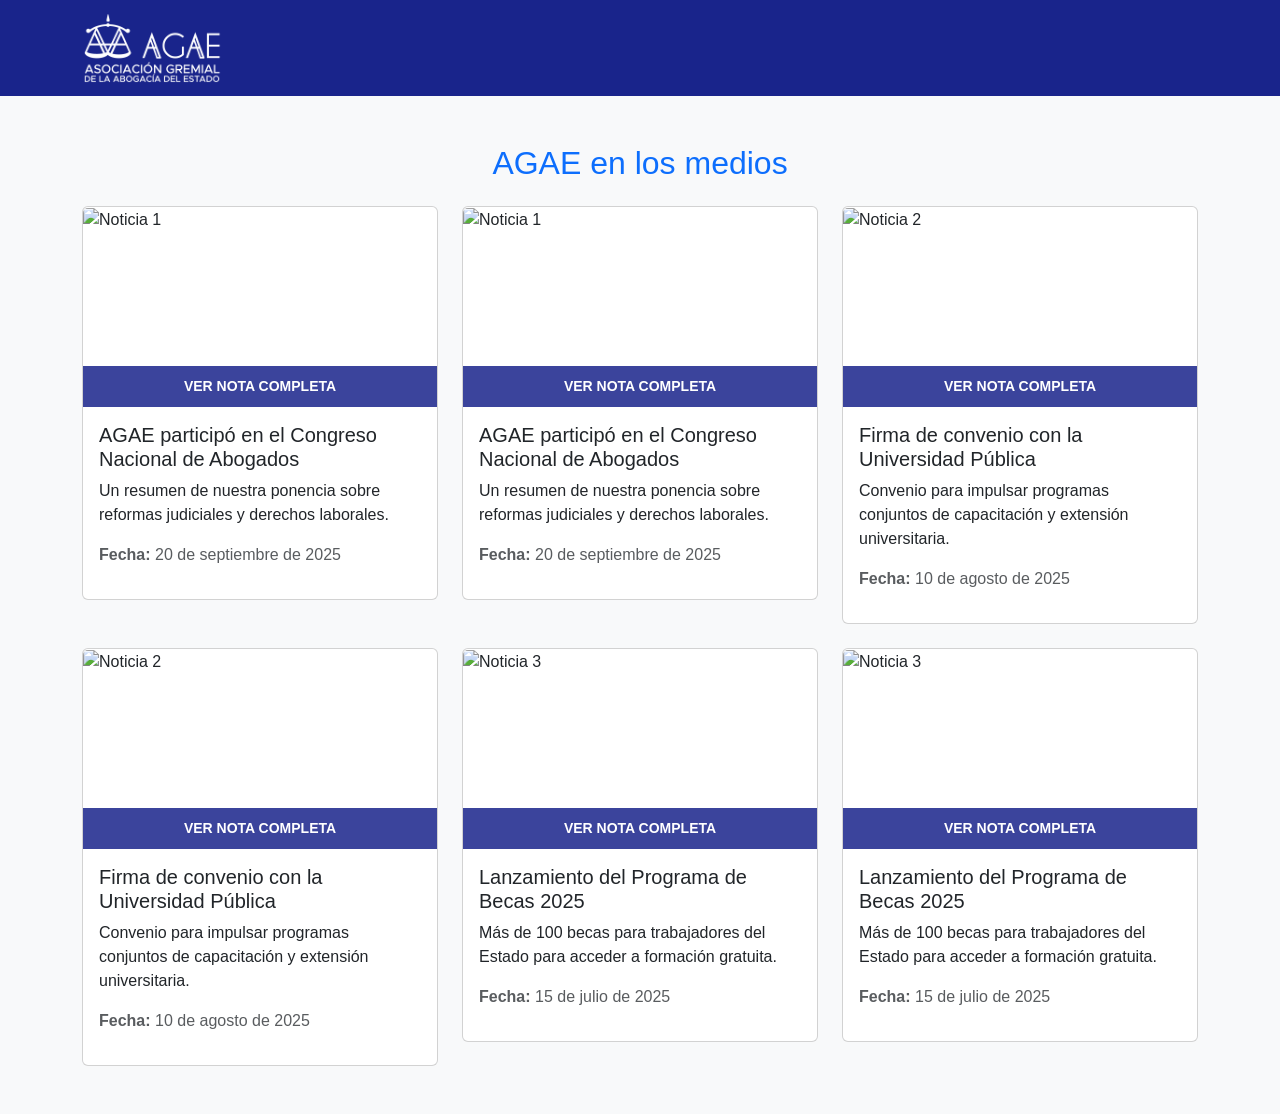
==== noticias.html @ 1ce525df "primer commit" ====
<!DOCTYPE html>
<html lang="es">
<head>
  <meta charset="UTF-8" />
  <meta name="viewport" content="width=device-width, initial-scale=1.0"/>
  <title>Histórico de Noticias - AGAE</title>
  <link rel="icon" href="assets/favicon.png" />
  <link href="https://cdn.jsdelivr.net/npm/bootstrap@5.3.2/dist/css/bootstrap.min.css" rel="stylesheet">
  <style>
    body {
      font-family: 'Open Sans', sans-serif;
      background-color: #f8f9fa;
    }
    .navbar {
      background-color: #19248B;
    }
    .navbar-brand, .nav-link {
      color: #fff !important;
    }
    .news-card {
      text-decoration: none;
      color: inherit;
      transition: transform 0.2s ease;
    }
    .news-card:hover {
      transform: scale(1.01);
    }
    .card-img-overlay-custom {
      position: absolute;
      bottom: 0;
      left: 0;
      right: 0;
      background: rgba(25, 36, 139, 0.85);
      color: white;
      padding: 10px;
      text-align: center;
      font-weight: bold;
      font-size: 14px;
    }
    .card-img-top-container {
      position: relative;
      height: 200px;
      overflow: hidden;
    }
    .card-img-top {
      height: 100%;
      width: 100%;
      object-fit: cover;
    }
  </style>
</head>
<body>

<!-- Navbar -->
<nav class="navbar navbar-expand-lg navbar-dark sticky-top">
  <div class="container">
      <a class="navbar-brand" class="nav-link" href="index.html#inicio">
        <img src="assets/nav-icon.png" alt="AGAE Logo" height="70">
      </a>
  </div>
</nav>

<!-- Contenido -->
<div class="container my-5">
  <h2 class="text-center mb-4 text-primary">AGAE en los medios</h2>
  <div class="row g-4" id="noticiasContainer">

    <!-- Noticia 1 -->
    <div class="col-md-4">
      <a href="https://link-a-noticia1.com" target="_blank" class="card news-card" data-fecha="2025-09-20">
        <div class="card-img-top-container">
          <img src="assets/img/carru.jpg" class="card-img-top" alt="Noticia 1">
          <div class="card-img-overlay-custom">VER NOTA COMPLETA</div>
        </div>
        <div class="card-body">
          <h5 class="card-title">AGAE participó en el Congreso Nacional de Abogados</h5>
          <p class="card-text">Un resumen de nuestra ponencia sobre reformas judiciales y derechos laborales.</p>
          <p class="text-muted"><strong>Fecha:</strong> 20 de septiembre de 2025</p>
        </div>
      </a>
    </div>

    <!-- Noticia 2 -->
    <div class="col-md-4">
      <a href="https://link-a-noticia2.com" target="_blank" class="card news-card" data-fecha="2025-08-10">
        <div class="card-img-top-container">
          <img src="assets/img/carru2.jpg" class="card-img-top" alt="Noticia 2">
          <div class="card-img-overlay-custom">VER NOTA COMPLETA</div>
        </div>
        <div class="card-body">
          <h5 class="card-title">Firma de convenio con la Universidad Pública</h5>
          <p class="card-text">Convenio para impulsar programas conjuntos de capacitación y extensión universitaria.</p>
          <p class="text-muted"><strong>Fecha:</strong> 10 de agosto de 2025</p>
        </div>
      </a>
    </div>

    <!-- Noticia 3 -->
    <div class="col-md-4">
      <a href="https://link-a-noticia3.com" target="_blank" class="card news-card" data-fecha="2025-07-15">
        <div class="card-img-top-container">
          <img src="assets/img/carru3.jpg" class="card-img-top" alt="Noticia 3">
          <div class="card-img-overlay-custom">VER NOTA COMPLETA</div>
        </div>
        <div class="card-body">
          <h5 class="card-title">Lanzamiento del Programa de Becas 2025</h5>
          <p class="card-text">Más de 100 becas para trabajadores del Estado para acceder a formación gratuita.</p>
          <p class="text-muted"><strong>Fecha:</strong> 15 de julio de 2025</p>
        </div>
      </a>
    </div>

    <!-- Noticia 4 -->
    <div class="col-md-4">
      <a href="https://link-a-noticia1.com" target="_blank" class="card news-card" data-fecha="2025-09-20">
        <div class="card-img-top-container">
          <img src="assets/img/carru.jpg" class="card-img-top" alt="Noticia 1">
          <div class="card-img-overlay-custom">VER NOTA COMPLETA</div>
        </div>
        <div class="card-body">
          <h5 class="card-title">AGAE participó en el Congreso Nacional de Abogados</h5>
          <p class="card-text">Un resumen de nuestra ponencia sobre reformas judiciales y derechos laborales.</p>
          <p class="text-muted"><strong>Fecha:</strong> 20 de septiembre de 2025</p>
        </div>
      </a>
    </div>

    <!-- Noticia 5 -->
    <div class="col-md-4">
      <a href="https://link-a-noticia2.com" target="_blank" class="card news-card" data-fecha="2025-08-10">
        <div class="card-img-top-container">
          <img src="assets/img/carru2.jpg" class="card-img-top" alt="Noticia 2">
          <div class="card-img-overlay-custom">VER NOTA COMPLETA</div>
        </div>
        <div class="card-body">
          <h5 class="card-title">Firma de convenio con la Universidad Pública</h5>
          <p class="card-text">Convenio para impulsar programas conjuntos de capacitación y extensión universitaria.</p>
          <p class="text-muted"><strong>Fecha:</strong> 10 de agosto de 2025</p>
        </div>
      </a>
    </div>

    <!-- Noticia 6 -->
    <div class="col-md-4">
      <a href="https://link-a-noticia3.com" target="_blank" class="card news-card" data-fecha="2025-07-15">
        <div class="card-img-top-container">
          <img src="assets/img/carru3.jpg" class="card-img-top" alt="Noticia 3">
          <div class="card-img-overlay-custom">VER NOTA COMPLETA</div>
        </div>
        <div class="card-body">
          <h5 class="card-title">Lanzamiento del Programa de Becas 2025</h5>
          <p class="card-text">Más de 100 becas para trabajadores del Estado para acceder a formación gratuita.</p>
          <p class="text-muted"><strong>Fecha:</strong> 15 de julio de 2025</p>
        </div>
      </a>
    </div>

  </div>
</div>

<!-- Scripts -->
<script src="https://cdn.jsdelivr.net/npm/bootstrap@5.3.2/dist/js/bootstrap.bundle.min.js"></script>
<script>
  document.addEventListener('DOMContentLoaded', () => {
    const container = document.getElementById('noticiasContainer');
    const items = Array.from(container.children);

    items.sort((a, b) => {
      const fechaA = new Date(a.querySelector('.news-card').dataset.fecha);
      const fechaB = new Date(b.querySelector('.news-card').dataset.fecha);
      return fechaB - fechaA; // Orden descendente
    });

    items.forEach(item => container.appendChild(item));
  });
</script>
</body>
</html>
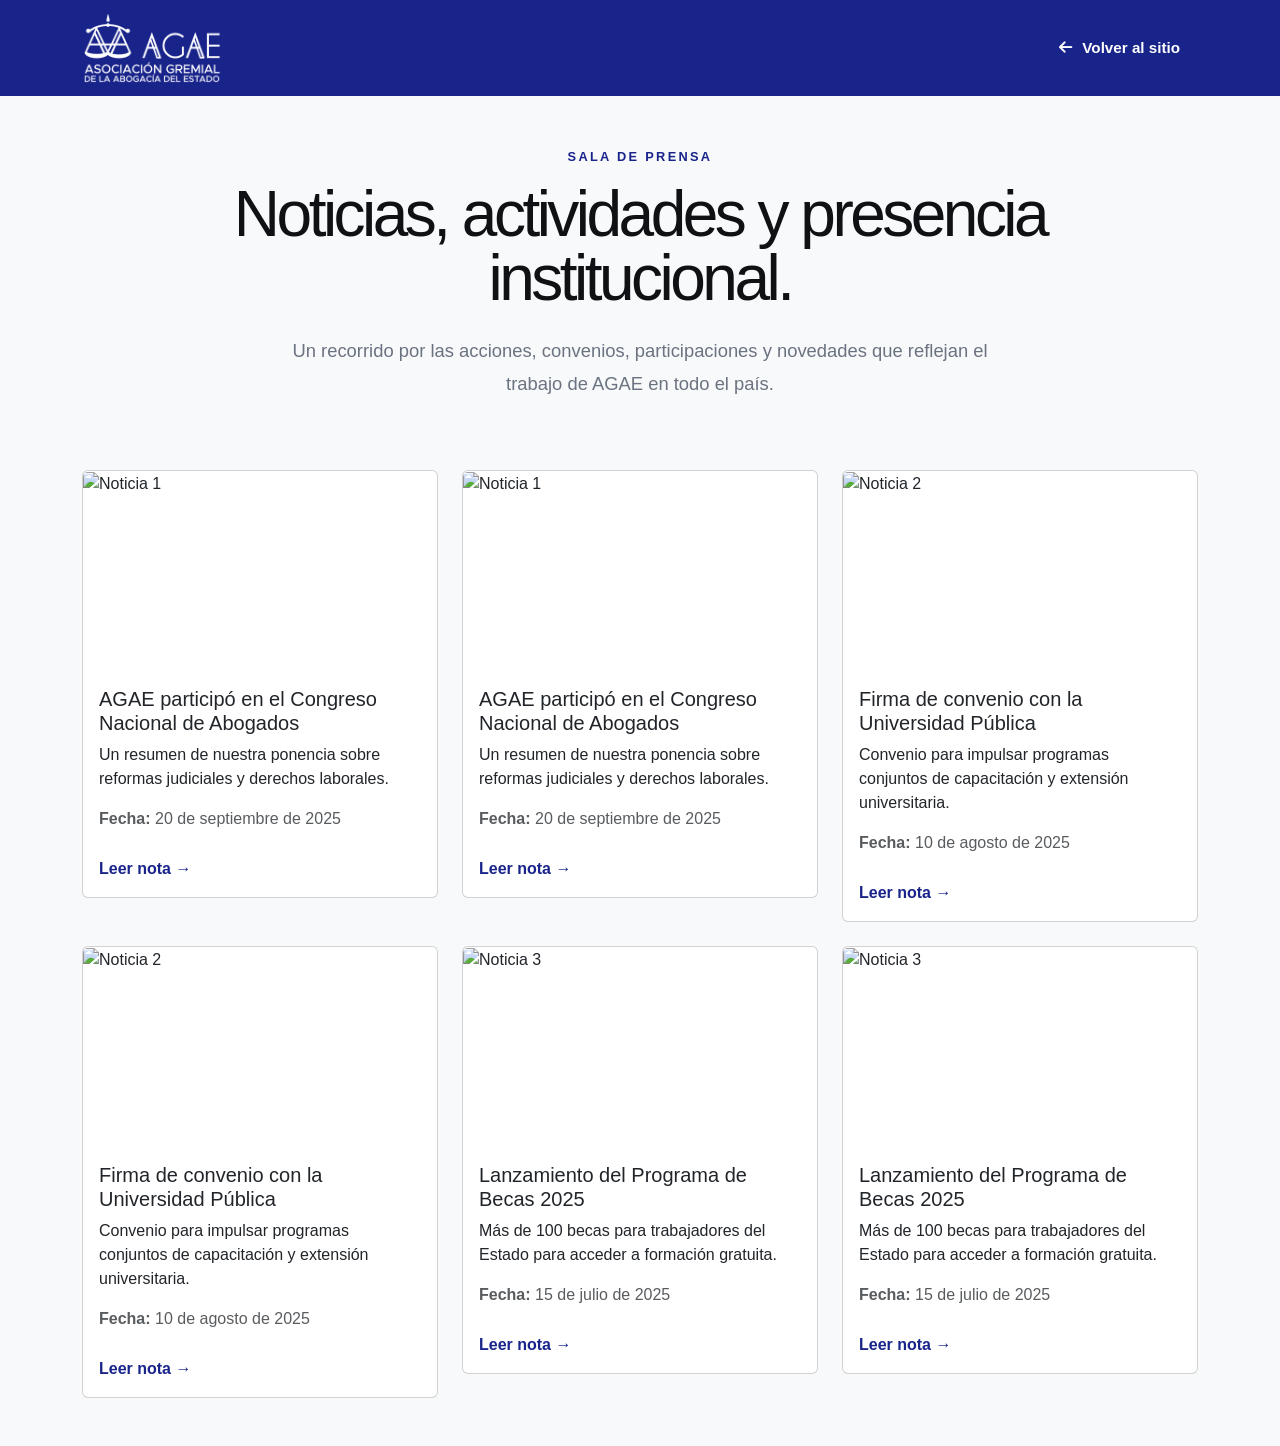
==== commit 46461b54: "casi todo listo" ====
--- a/noticias.html
+++ b/noticias.html
@@ -3,9 +3,10 @@
 <head>
   <meta charset="UTF-8" />
   <meta name="viewport" content="width=device-width, initial-scale=1.0"/>
-  <title>Histórico de Noticias - AGAE</title>
+  <title>Sala de Prensa | AGAE</title>
   <link rel="icon" href="assets/favicon.png" />
   <link href="https://cdn.jsdelivr.net/npm/bootstrap@5.3.2/dist/css/bootstrap.min.css" rel="stylesheet">
+  <link rel="stylesheet" href="https://cdnjs.cloudflare.com/ajax/libs/font-awesome/6.5.2/css/all.min.css">
   <style>
     body {
       font-family: 'Open Sans', sans-serif;
@@ -25,17 +26,14 @@
     .news-card:hover {
       transform: scale(1.01);
     }
-    .card-img-overlay-custom {
-      position: absolute;
-      bottom: 0;
-      left: 0;
-      right: 0;
-      background: rgba(25, 36, 139, 0.85);
-      color: white;
-      padding: 10px;
-      text-align: center;
-      font-weight: bold;
-      font-size: 14px;
+    .news-read{
+      display:inline-flex;
+      margin-top:10px;
+      color:#19248B;
+      font-weight:700;
+    }
+    .news-card:hover .news-read{
+      transform:translateX(4px);
     }
     .card-img-top-container {
       position: relative;
@@ -47,6 +45,83 @@
       width: 100%;
       object-fit: cover;
     }
+
+    /* HEADER NOTICIAS */
+
+.news-page-header{
+    max-width:900px;
+    margin:0 auto 70px;
+    text-align:center;
+}
+
+.news-page-header span{
+    display:inline-block;
+
+    margin-bottom:16px;
+
+    font-size:.8rem;
+    font-weight:800;
+
+    letter-spacing:.18em;
+    text-transform:uppercase;
+
+    color:#19248B;
+}
+
+.news-page-header h1{
+    font-family:'Montserrat',sans-serif;
+
+    font-size:clamp(2.8rem,5vw,5rem);
+
+    line-height:1;
+
+    letter-spacing:-.055em;
+
+    color:#101114;
+
+    margin-bottom:24px;
+}
+
+.news-page-header p{
+    max-width:720px;
+
+    margin:0 auto;
+
+    font-size:1.15rem;
+
+    line-height:1.8;
+
+    color:#6b7280;
+}
+
+.navbar-back{
+    display:flex;
+    align-items:center;
+    gap:10px;
+
+    padding:10px 18px;
+
+    border-radius:999px;
+
+    color:white;
+    text-decoration:none;
+
+    font-weight:600;
+    font-size:.95rem;
+
+    transition:all .25s ease;
+}
+
+.navbar-back i{
+    font-size:.95rem;
+}
+
+.navbar-back:hover{
+    background:rgba(255,255,255,.12);
+    color:white;
+
+    transform:translateX(-3px);
+}
   </style>
 </head>
 <body>
@@ -54,15 +129,30 @@
 <!-- Navbar -->
 <nav class="navbar navbar-expand-lg navbar-dark sticky-top">
   <div class="container">
-      <a class="navbar-brand" class="nav-link" href="index.html#inicio">
-        <img src="assets/nav-icon.png" alt="AGAE Logo" height="70">
-      </a>
+
+    <a class="navbar-brand" href="index.html#inicio">
+      <img src="assets/nav-icon.png" alt="AGAE Logo" height="70">
+    </a>
+
+    <a href="index.html#medios" class="navbar-back">
+      <i class="fa-solid fa-arrow-left"></i>
+      <span>Volver al sitio</span>
+    </a>
+
   </div>
 </nav>
 
 <!-- Contenido -->
 <div class="container my-5">
-  <h2 class="text-center mb-4 text-primary">AGAE en los medios</h2>
+    <div class="news-page-header">
+      <span>Sala de prensa</span>
+      <h1>
+          Noticias, actividades y presencia institucional.
+      </h1>
+      <p>
+          Un recorrido por las acciones, convenios, participaciones y novedades que reflejan el trabajo de AGAE en todo el país.
+      </p>
+  </div>
   <div class="row g-4" id="noticiasContainer">
 
     <!-- Noticia 1 -->
@@ -70,12 +160,12 @@
       <a href="https://link-a-noticia1.com" target="_blank" class="card news-card" data-fecha="2025-09-20">
         <div class="card-img-top-container">
           <img src="assets/img/carru.jpg" class="card-img-top" alt="Noticia 1">
-          <div class="card-img-overlay-custom">VER NOTA COMPLETA</div>
         </div>
         <div class="card-body">
           <h5 class="card-title">AGAE participó en el Congreso Nacional de Abogados</h5>
           <p class="card-text">Un resumen de nuestra ponencia sobre reformas judiciales y derechos laborales.</p>
           <p class="text-muted"><strong>Fecha:</strong> 20 de septiembre de 2025</p>
+          <span class="news-read">Leer nota →</span>
         </div>
       </a>
     </div>
@@ -85,12 +175,12 @@
       <a href="https://link-a-noticia2.com" target="_blank" class="card news-card" data-fecha="2025-08-10">
         <div class="card-img-top-container">
           <img src="assets/img/carru2.jpg" class="card-img-top" alt="Noticia 2">
-          <div class="card-img-overlay-custom">VER NOTA COMPLETA</div>
         </div>
         <div class="card-body">
           <h5 class="card-title">Firma de convenio con la Universidad Pública</h5>
           <p class="card-text">Convenio para impulsar programas conjuntos de capacitación y extensión universitaria.</p>
           <p class="text-muted"><strong>Fecha:</strong> 10 de agosto de 2025</p>
+          <span class="news-read">Leer nota →</span>
         </div>
       </a>
     </div>
@@ -100,12 +190,12 @@
       <a href="https://link-a-noticia3.com" target="_blank" class="card news-card" data-fecha="2025-07-15">
         <div class="card-img-top-container">
           <img src="assets/img/carru3.jpg" class="card-img-top" alt="Noticia 3">
-          <div class="card-img-overlay-custom">VER NOTA COMPLETA</div>
         </div>
         <div class="card-body">
           <h5 class="card-title">Lanzamiento del Programa de Becas 2025</h5>
           <p class="card-text">Más de 100 becas para trabajadores del Estado para acceder a formación gratuita.</p>
           <p class="text-muted"><strong>Fecha:</strong> 15 de julio de 2025</p>
+          <span class="news-read">Leer nota →</span>
         </div>
       </a>
     </div>
@@ -115,12 +205,12 @@
       <a href="https://link-a-noticia1.com" target="_blank" class="card news-card" data-fecha="2025-09-20">
         <div class="card-img-top-container">
           <img src="assets/img/carru.jpg" class="card-img-top" alt="Noticia 1">
-          <div class="card-img-overlay-custom">VER NOTA COMPLETA</div>
         </div>
         <div class="card-body">
           <h5 class="card-title">AGAE participó en el Congreso Nacional de Abogados</h5>
           <p class="card-text">Un resumen de nuestra ponencia sobre reformas judiciales y derechos laborales.</p>
           <p class="text-muted"><strong>Fecha:</strong> 20 de septiembre de 2025</p>
+          <span class="news-read">Leer nota →</span>
         </div>
       </a>
     </div>
@@ -130,12 +220,12 @@
       <a href="https://link-a-noticia2.com" target="_blank" class="card news-card" data-fecha="2025-08-10">
         <div class="card-img-top-container">
           <img src="assets/img/carru2.jpg" class="card-img-top" alt="Noticia 2">
-          <div class="card-img-overlay-custom">VER NOTA COMPLETA</div>
         </div>
         <div class="card-body">
           <h5 class="card-title">Firma de convenio con la Universidad Pública</h5>
           <p class="card-text">Convenio para impulsar programas conjuntos de capacitación y extensión universitaria.</p>
           <p class="text-muted"><strong>Fecha:</strong> 10 de agosto de 2025</p>
+          <span class="news-read">Leer nota →</span>
         </div>
       </a>
     </div>
@@ -145,12 +235,12 @@
       <a href="https://link-a-noticia3.com" target="_blank" class="card news-card" data-fecha="2025-07-15">
         <div class="card-img-top-container">
           <img src="assets/img/carru3.jpg" class="card-img-top" alt="Noticia 3">
-          <div class="card-img-overlay-custom">VER NOTA COMPLETA</div>
         </div>
         <div class="card-body">
           <h5 class="card-title">Lanzamiento del Programa de Becas 2025</h5>
           <p class="card-text">Más de 100 becas para trabajadores del Estado para acceder a formación gratuita.</p>
           <p class="text-muted"><strong>Fecha:</strong> 15 de julio de 2025</p>
+          <span class="news-read">Leer nota →</span>
         </div>
       </a>
     </div>
